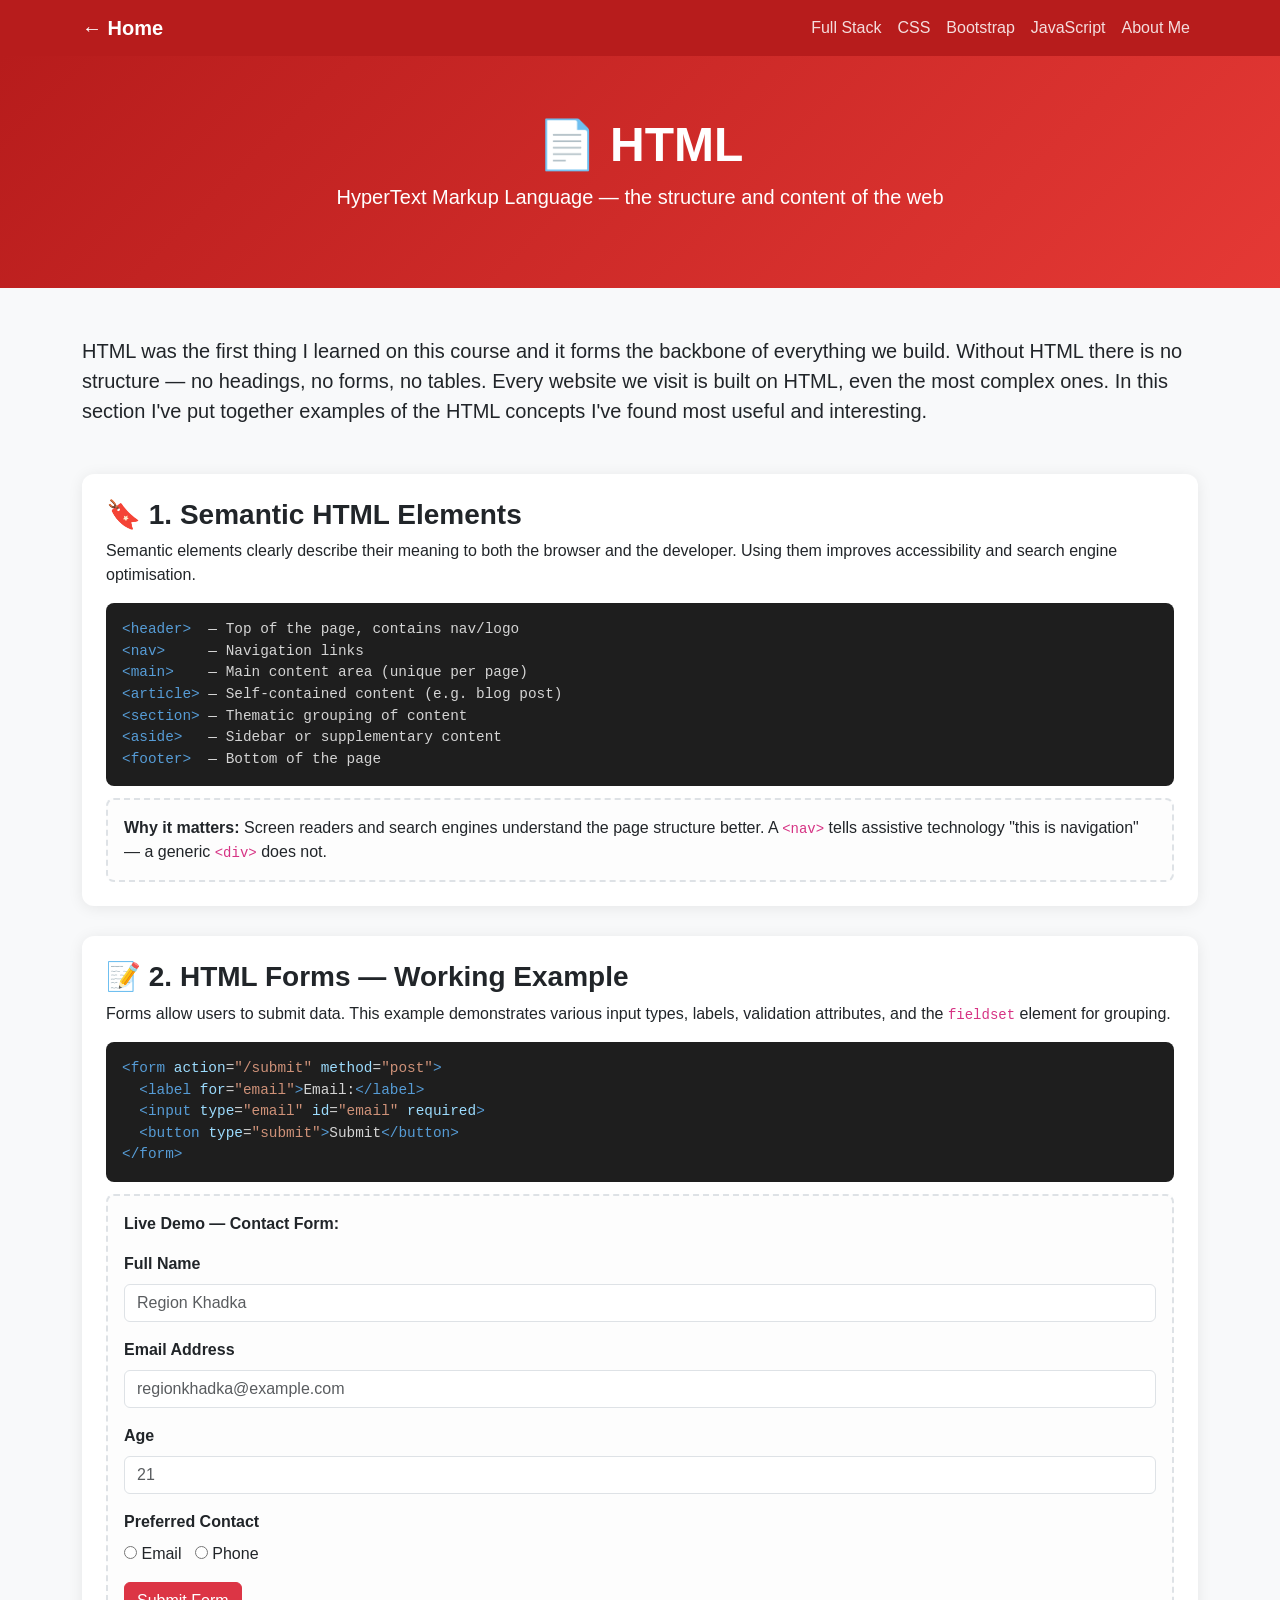
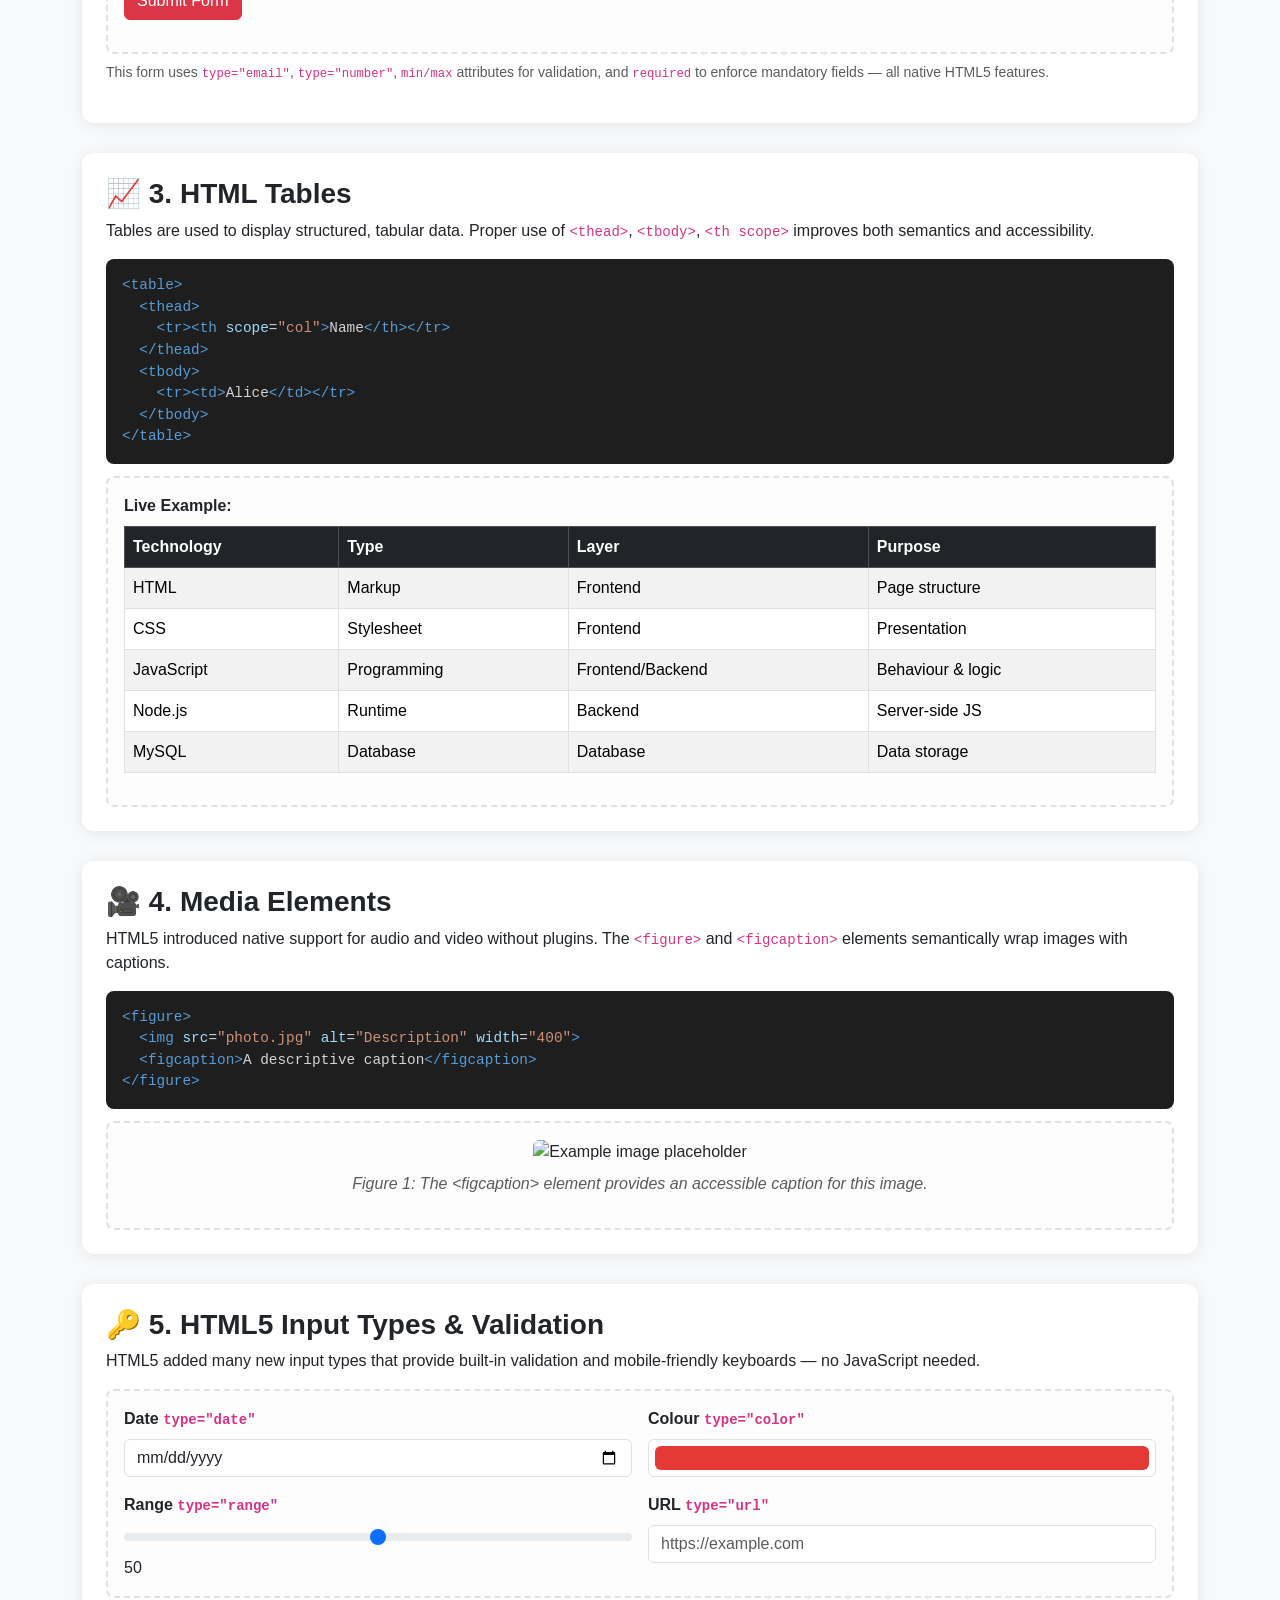
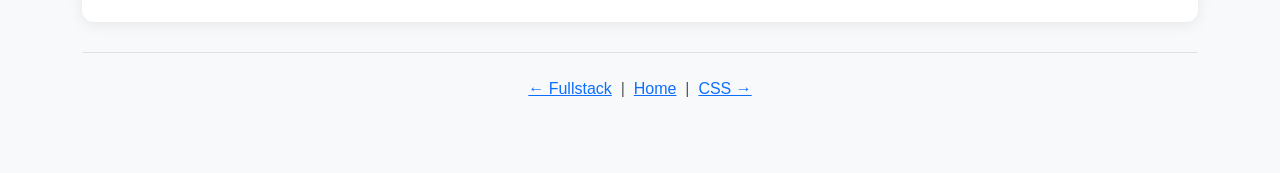
==== html.html @ 4141cb87 "Add files via upload" ====
<!DOCTYPE html>
<html lang="en">
<head>
<meta charset="UTF-8">
<meta name="viewport" content="width=device-width, initial-scale=1.0">
<title>HTML</title>
<link href="https://cdn.jsdelivr.net/npm/bootstrap@5.3.0/dist/css/bootstrap.min.css" rel="stylesheet">
<style>
  body { font-family: 'Segoe UI', sans-serif; background: #f8f9fa; }
  .hero { background: linear-gradient(135deg, #b71c1c, #e53935); color: white; padding: 60px 0; }
  .example-box { background: white; border-radius: 12px; padding: 24px; box-shadow: 0 2px 15px rgba(0,0,0,0.08); margin-bottom: 30px; }
  .code-block { background: #1e1e1e; color: #d4d4d4; padding: 16px; border-radius: 8px; font-family: monospace; font-size: 0.9rem; overflow-x: auto; white-space: pre; }
  .tag { color: #569cd6; }
  .attr { color: #9cdcfe; }
  .val  { color: #ce9178; }
  .nav-link { color: rgba(255,255,255,0.85) !important; }
  .nav-link:hover { color: #fff !important; }
  .output-box { border: 2px dashed #dee2e6; border-radius: 8px; padding: 16px; background: #fdfdfd; margin-top: 12px; }
</style>
</head>
<body>

<nav class="navbar navbar-expand-lg" style="background:#b71c1c;">
  <div class="container">
    <a class="navbar-brand text-white fw-bold" href="index.html">&#8592; Home</a>
    
    
    <button class="navbar-toggler" type="button" data-bs-toggle="collapse" data-bs-target="#nav">
      <span class="navbar-toggler-icon"></span>
    </button>

    <div class="collapse navbar-collapse" id="nav">
      <ul class="navbar-nav ms-auto">
        <li class="nav-item"><a class="nav-link" href="fullstack.html">Full Stack</a></li>
        <li class="nav-item"><a class="nav-link" href="css.html">CSS</a></li>
        <li class="nav-item"><a class="nav-link" href="bootstrap.html">Bootstrap</a></li>
        <li class="nav-item"><a class="nav-link" href="javascript.html">JavaScript</a></li>
        <li class="nav-item"><a class="nav-link" href="about.html">About Me</a></li>
      </ul>
    </div>
  </div>
</nav>

<section class="hero text-center">
  <div class="container">
    <h1 class="display-5 fw-bold">&#128196; HTML</h1>
    <p class="lead">HyperText Markup Language — the structure and content of the web</p>
  </div>
</section>

<div class="container py-5">

  <p class="fs-5 mb-5">HTML was the first thing I learned on this course and it forms the backbone of everything we build. Without HTML there is no structure — no headings, no forms, no tables. Every website we visit is built on HTML, even the most complex ones. In this section I've put together examples of the HTML concepts I've found most useful and interesting.</p>

  <!-- Semantic HTML -->
  <div class="example-box">
    <h3 class="fw-bold">&#128278; 1. Semantic HTML Elements</h3>
    <p>Semantic elements clearly describe their meaning to both the browser and the developer. Using them improves accessibility and search engine optimisation.</p>
    <div class="code-block"><span class="tag">&lt;header&gt;</span>  — Top of the page, contains nav/logo<br><span class="tag">&lt;nav&gt;</span>     — Navigation links<br><span class="tag">&lt;main&gt;</span>    — Main content area (unique per page)<br><span class="tag">&lt;article&gt;</span> — Self-contained content (e.g. blog post)<br><span class="tag">&lt;section&gt;</span> — Thematic grouping of content<br><span class="tag">&lt;aside&gt;</span>   — Sidebar or supplementary content<br><span class="tag">&lt;footer&gt;</span>  — Bottom of the page</div>
    <div class="output-box">
      <strong>Why it matters:</strong> Screen readers and search engines understand the page structure better. A <code>&lt;nav&gt;</code> tells assistive technology "this is navigation" — a generic <code>&lt;div&gt;</code> does not.
    </div>
  </div>

  <!-- Forms -->
  <div class="example-box">
    <h3 class="fw-bold">&#128221; 2. HTML Forms — Working Example</h3>
    <p>Forms allow users to submit data. This example demonstrates various input types, labels, validation attributes, and the <code>fieldset</code> element for grouping.</p>
    <div class="code-block"><span class="tag">&lt;form</span> <span class="attr">action</span>=<span class="val">"/submit"</span> <span class="attr">method</span>=<span class="val">"post"</span><span class="tag">&gt;</span>
  <span class="tag">&lt;label</span> <span class="attr">for</span>=<span class="val">"email"</span><span class="tag">&gt;</span>Email:<span class="tag">&lt;/label&gt;</span>
  <span class="tag">&lt;input</span> <span class="attr">type</span>=<span class="val">"email"</span> <span class="attr">id</span>=<span class="val">"email"</span> <span class="attr">required</span><span class="tag">&gt;</span>
  <span class="tag">&lt;button</span> <span class="attr">type</span>=<span class="val">"submit"</span><span class="tag">&gt;</span>Submit<span class="tag">&lt;/button&gt;</span>
<span class="tag">&lt;/form&gt;</span></div>
    <div class="output-box">
      <strong>Live Demo — Contact Form:</strong>
      <form class="mt-3" onsubmit="handleFormSubmit(event)">
        <div class="mb-3">
          <label for="demoName" class="form-label fw-semibold">Full Name</label>
          <input type="text" id="demoName" class="form-control" placeholder="Region Khadka" required>
        </div>
        <div class="mb-3">
          <label for="demoEmail" class="form-label fw-semibold">Email Address</label>
          <input type="email" id="demoEmail" class="form-control" placeholder="regionkhadka@example.com" required>
        </div>
        <div class="mb-3">
          <label for="demoAge" class="form-label fw-semibold">Age</label>
          <input type="number" id="demoAge" class="form-control" min="18" max="100" placeholder="21">
        </div>
        <div class="mb-3">
          <label class="form-label fw-semibold">Preferred Contact</label><br>
          <input type="radio" name="contact" value="email" id="byEmail"> <label for="byEmail">Email</label> &nbsp;
          <input type="radio" name="contact" value="phone" id="byPhone"> <label for="byPhone">Phone</label>
        </div>
        <button type="submit" class="btn btn-danger">Submit Form</button>
        <div id="formResult" class="mt-3"></div>
      </form>
    </div>
    <p class="text-muted small mt-2">This form uses <code>type="email"</code>, <code>type="number"</code>, <code>min/max</code> attributes for validation, and <code>required</code> to enforce mandatory fields — all native HTML5 features.</p>
  </div>

  <!-- Tables -->
  <div class="example-box">
    <h3 class="fw-bold">&#128200; 3. HTML Tables</h3>
    <p>Tables are used to display structured, tabular data. Proper use of <code>&lt;thead&gt;</code>, <code>&lt;tbody&gt;</code>, <code>&lt;th scope&gt;</code> improves both semantics and accessibility.</p>
    <div class="code-block"><span class="tag">&lt;table&gt;</span>
  <span class="tag">&lt;thead&gt;</span>
    <span class="tag">&lt;tr&gt;</span><span class="tag">&lt;th</span> <span class="attr">scope</span>=<span class="val">"col"</span><span class="tag">&gt;</span>Name<span class="tag">&lt;/th&gt;&lt;/tr&gt;</span>
  <span class="tag">&lt;/thead&gt;</span>
  <span class="tag">&lt;tbody&gt;</span>
    <span class="tag">&lt;tr&gt;</span><span class="tag">&lt;td&gt;</span>Alice<span class="tag">&lt;/td&gt;&lt;/tr&gt;</span>
  <span class="tag">&lt;/tbody&gt;</span>
<span class="tag">&lt;/table&gt;</span></div>
    <div class="output-box">
      <strong>Live Example:</strong>
      <table class="table table-striped table-bordered mt-2">
        <thead class="table-dark">
          <tr>
            <th scope="col">Technology</th>
            <th scope="col">Type</th>
            <th scope="col">Layer</th>
            <th scope="col">Purpose</th>
          </tr>
        </thead>
        <tbody>
          <tr><td>HTML</td><td>Markup</td><td>Frontend</td><td>Page structure</td></tr>
          <tr><td>CSS</td><td>Stylesheet</td><td>Frontend</td><td>Presentation</td></tr>
          <tr><td>JavaScript</td><td>Programming</td><td>Frontend/Backend</td><td>Behaviour &amp; logic</td></tr>
          <tr><td>Node.js</td><td>Runtime</td><td>Backend</td><td>Server-side JS</td></tr>
          <tr><td>MySQL</td><td>Database</td><td>Database</td><td>Data storage</td></tr>
        </tbody>
      </table>
    </div>
  </div>

  <!-- Media -->
  <div class="example-box">
    <h3 class="fw-bold">&#127909; 4. Media Elements</h3>
    <p>HTML5 introduced native support for audio and video without plugins. The <code>&lt;figure&gt;</code> and <code>&lt;figcaption&gt;</code> elements semantically wrap images with captions.</p>
    <div class="code-block"><span class="tag">&lt;figure&gt;</span>
  <span class="tag">&lt;img</span> <span class="attr">src</span>=<span class="val">"photo.jpg"</span> <span class="attr">alt</span>=<span class="val">"Description"</span> <span class="attr">width</span>=<span class="val">"400"</span><span class="tag">&gt;</span>
  <span class="tag">&lt;figcaption&gt;</span>A descriptive caption<span class="tag">&lt;/figcaption&gt;</span>
<span class="tag">&lt;/figure&gt;</span></div>
    <div class="output-box">
      <figure class="text-center">
        <img src="https://placehold.co/400x200/e53935/ffffff?text=HTML+Media+Element" alt="Example image placeholder" class="img-fluid rounded">
        <figcaption class="text-muted mt-2"><em>Figure 1: The &lt;figcaption&gt; element provides an accessible caption for this image.</em></figcaption>
      </figure>
    </div>
  </div>
  <!---Input Type-->
  <div class="example-box">
  <h3 class="fw-bold">&#128273; 5. HTML5 Input Types &amp; Validation</h3>
  <p>HTML5 added many new input types that provide built-in validation and mobile-friendly keyboards — no JavaScript needed.</p>
  <div class="output-box">
    <div class="row g-3">
      <div class="col-md-6">
        <label class="form-label fw-semibold">Date <code>type="date"</code></label>
        <input type="date" class="form-control">
      </div>
      <div class="col-md-6">
        <label class="form-label fw-semibold">Colour <code>type="color"</code></label>
        <input type="color" class="form-control form-control-color w-100" value="#e53935">
      </div>
      <div class="col-md-6">
        <label class="form-label fw-semibold">Range <code>type="range"</code></label>
        <input type="range" class="form-range" min="0" max="100" oninput="document.getElementById('rangeVal').textContent=this.value">
        <span id="rangeVal">50</span>
      </div>
      <div class="col-md-6">
        <label class="form-label fw-semibold">URL <code>type="url"</code></label>
        <input type="url" class="form-control" placeholder="https://example.com">
      </div>
    </div>
  </div>
</div>



<footer class="text-center py-4 text-muted" style="border-top:1px solid #dee2e6;">
  <a href="fullstack.html">&#8592; Fullstack</a> &nbsp;|&nbsp; 
  <a href="index.html">Home</a> &nbsp;|&nbsp; 
  <a href="css.html">CSS &rarr;</a>
</footer>
</footer>

<script src="https://cdn.jsdelivr.net/npm/bootstrap@5.3.0/dist/js/bootstrap.bundle.min.js"></script>
<script>
function handleFormSubmit(e) {
  e.preventDefault();
  const name = document.getElementById('demoName').value;
  const email = document.getElementById('demoEmail').value;
  document.getElementById('formResult').innerHTML =
    '<div class="alert alert-success">&#10003; Form submitted! Name: <strong>' + name + '</strong>, Email: <strong>' + email + '</strong></div>';
}
</script>
</body>
</html>
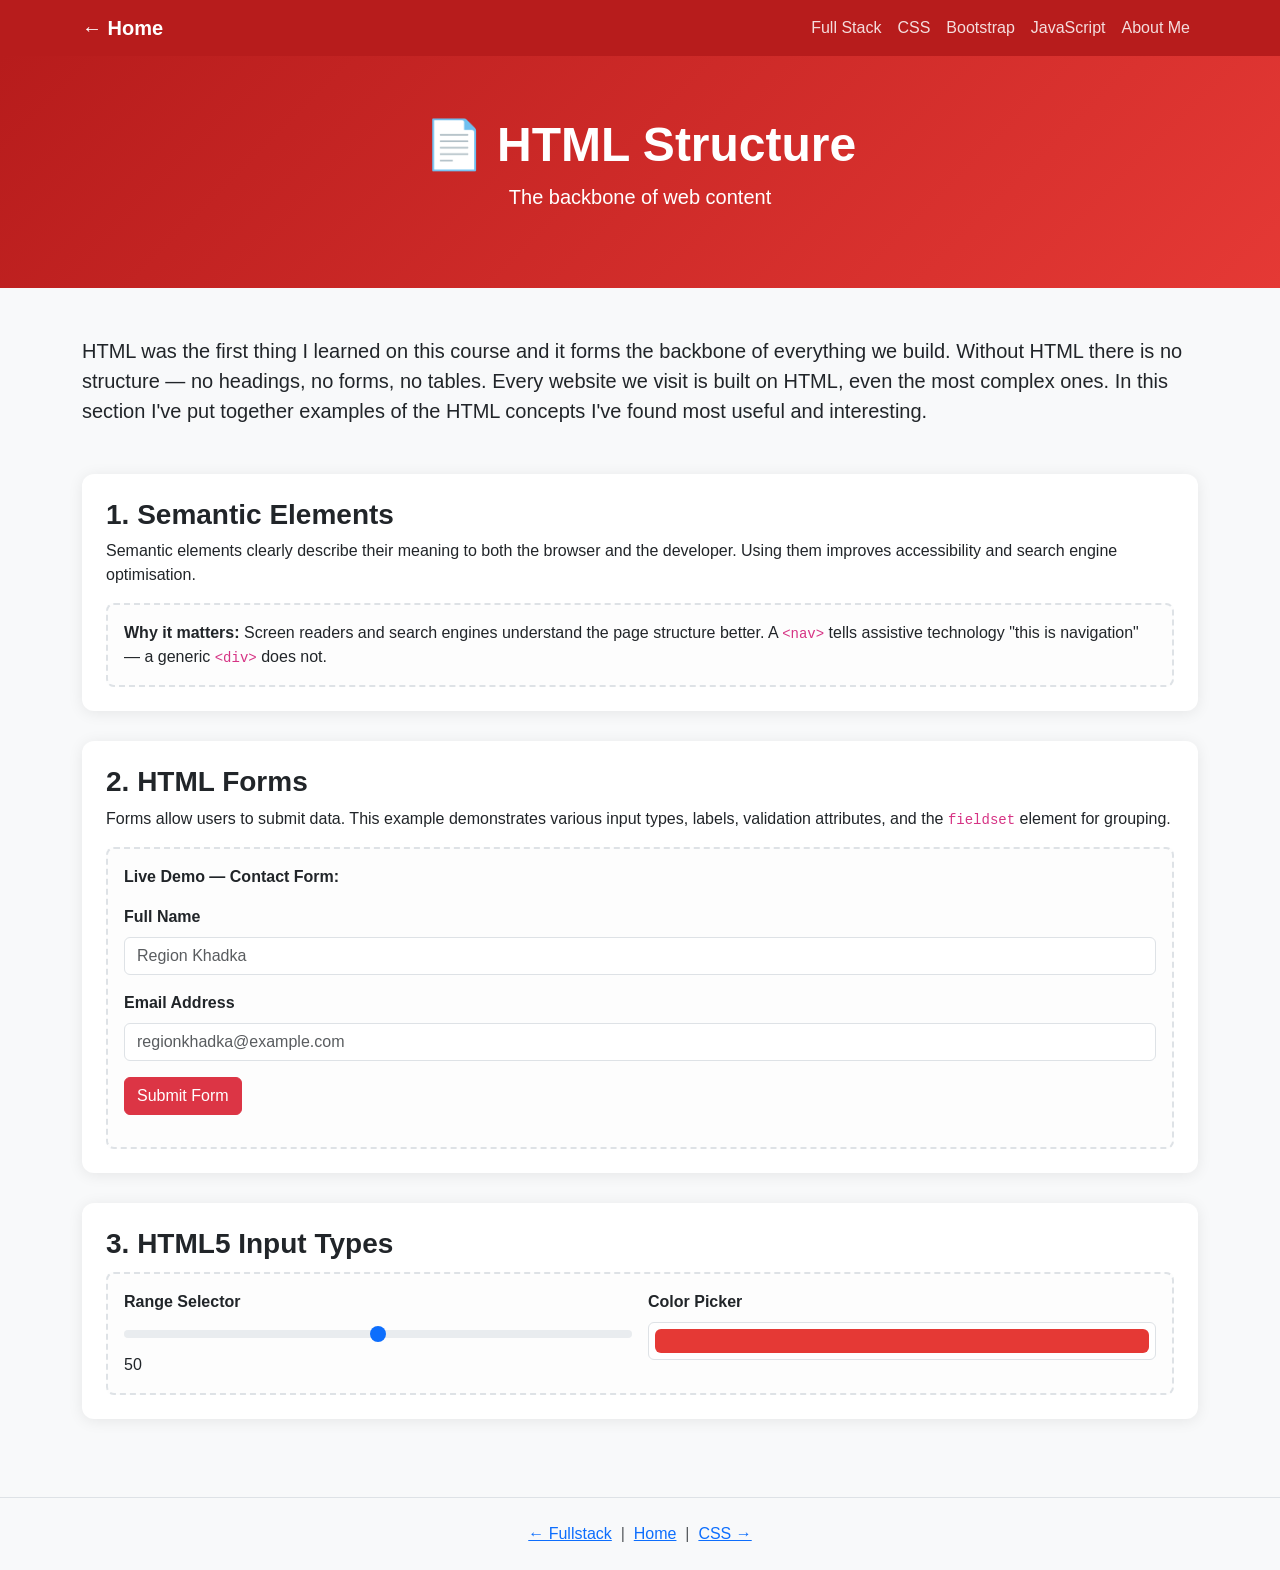
==== commit 1542b4c5: "Update html.html" ====
--- a/html.html
+++ b/html.html
@@ -3,7 +3,7 @@
 <head>
 <meta charset="UTF-8">
 <meta name="viewport" content="width=device-width, initial-scale=1.0">
-<title>HTML</title>
+<title>HTML Concepts</title>
 <link href="https://cdn.jsdelivr.net/npm/bootstrap@5.3.0/dist/css/bootstrap.min.css" rel="stylesheet">
 <style>
   body { font-family: 'Segoe UI', sans-serif; background: #f8f9fa; }
@@ -23,12 +23,9 @@
 <nav class="navbar navbar-expand-lg" style="background:#b71c1c;">
   <div class="container">
     <a class="navbar-brand text-white fw-bold" href="index.html">&#8592; Home</a>
-    
-    
     <button class="navbar-toggler" type="button" data-bs-toggle="collapse" data-bs-target="#nav">
       <span class="navbar-toggler-icon"></span>
     </button>
-
     <div class="collapse navbar-collapse" id="nav">
       <ul class="navbar-nav ms-auto">
         <li class="nav-item"><a class="nav-link" href="fullstack.html">Full Stack</a></li>
@@ -43,155 +40,95 @@
 
 <section class="hero text-center">
   <div class="container">
-    <h1 class="display-5 fw-bold">&#128196; HTML</h1>
-    <p class="lead">HyperText Markup Language — the structure and content of the web</p>
+    <h1 class="display-5 fw-bold">&#128196; HTML Structure</h1>
+    <p class="lead">The backbone of web content</p>
   </div>
 </section>
 
 <div class="container py-5">
-
-  <p class="fs-5 mb-5">HTML was the first thing I learned on this course and it forms the backbone of everything we build. Without HTML there is no structure — no headings, no forms, no tables. Every website we visit is built on HTML, even the most complex ones. In this section I've put together examples of the HTML concepts I've found most useful and interesting.</p>
+    <p class="fs-5 mb-5">HTML was the first thing I learned on this course and it forms the backbone of everything we build. Without HTML there is no structure — no headings, no forms, no tables. Every website we visit is built on HTML, even the most complex ones. In this section I've put together examples of the HTML concepts I've found most useful and interesting.</p>
 
   <!-- Semantic HTML -->
   <div class="example-box">
-    <h3 class="fw-bold">&#128278; 1. Semantic HTML Elements</h3>
+    <h3 class="fw-bold">1. Semantic Elements</h3>
     <p>Semantic elements clearly describe their meaning to both the browser and the developer. Using them improves accessibility and search engine optimisation.</p>
-    <div class="code-block"><span class="tag">&lt;header&gt;</span>  — Top of the page, contains nav/logo<br><span class="tag">&lt;nav&gt;</span>     — Navigation links<br><span class="tag">&lt;main&gt;</span>    — Main content area (unique per page)<br><span class="tag">&lt;article&gt;</span> — Self-contained content (e.g. blog post)<br><span class="tag">&lt;section&gt;</span> — Thematic grouping of content<br><span class="tag">&lt;aside&gt;</span>   — Sidebar or supplementary content<br><span class="tag">&lt;footer&gt;</span>  — Bottom of the page</div>
     <div class="output-box">
       <strong>Why it matters:</strong> Screen readers and search engines understand the page structure better. A <code>&lt;nav&gt;</code> tells assistive technology "this is navigation" — a generic <code>&lt;div&gt;</code> does not.
     </div>
   </div>
 
-  <!-- Forms -->
+  <!-- Forms Demo -->
   <div class="example-box">
-    <h3 class="fw-bold">&#128221; 2. HTML Forms — Working Example</h3>
+    <h3 class="fw-bold">2. HTML Forms</h3>
     <p>Forms allow users to submit data. This example demonstrates various input types, labels, validation attributes, and the <code>fieldset</code> element for grouping.</p>
-    <div class="code-block"><span class="tag">&lt;form</span> <span class="attr">action</span>=<span class="val">"/submit"</span> <span class="attr">method</span>=<span class="val">"post"</span><span class="tag">&gt;</span>
-  <span class="tag">&lt;label</span> <span class="attr">for</span>=<span class="val">"email"</span><span class="tag">&gt;</span>Email:<span class="tag">&lt;/label&gt;</span>
-  <span class="tag">&lt;input</span> <span class="attr">type</span>=<span class="val">"email"</span> <span class="attr">id</span>=<span class="val">"email"</span> <span class="attr">required</span><span class="tag">&gt;</span>
-  <span class="tag">&lt;button</span> <span class="attr">type</span>=<span class="val">"submit"</span><span class="tag">&gt;</span>Submit<span class="tag">&lt;/button&gt;</span>
-<span class="tag">&lt;/form&gt;</span></div>
     <div class="output-box">
       <strong>Live Demo — Contact Form:</strong>
-      <form class="mt-3" onsubmit="handleFormSubmit(event)">
+      <!-- Removed onsubmit and added id="demoForm" -->
+      <form class="mt-3" id="demoForm">
         <div class="mb-3">
-          <label for="demoName" class="form-label fw-semibold">Full Name</label>
+          <label class="form-label fw-semibold">Full Name</label>
           <input type="text" id="demoName" class="form-control" placeholder="Region Khadka" required>
         </div>
         <div class="mb-3">
-          <label for="demoEmail" class="form-label fw-semibold">Email Address</label>
+          <label class="form-label fw-semibold">Email Address</label>
           <input type="email" id="demoEmail" class="form-control" placeholder="regionkhadka@example.com" required>
-        </div>
-        <div class="mb-3">
-          <label for="demoAge" class="form-label fw-semibold">Age</label>
-          <input type="number" id="demoAge" class="form-control" min="18" max="100" placeholder="21">
-        </div>
-        <div class="mb-3">
-          <label class="form-label fw-semibold">Preferred Contact</label><br>
-          <input type="radio" name="contact" value="email" id="byEmail"> <label for="byEmail">Email</label> &nbsp;
-          <input type="radio" name="contact" value="phone" id="byPhone"> <label for="byPhone">Phone</label>
         </div>
         <button type="submit" class="btn btn-danger">Submit Form</button>
         <div id="formResult" class="mt-3"></div>
       </form>
     </div>
-    <p class="text-muted small mt-2">This form uses <code>type="email"</code>, <code>type="number"</code>, <code>min/max</code> attributes for validation, and <code>required</code> to enforce mandatory fields — all native HTML5 features.</p>
   </div>
 
-  <!-- Tables -->
+  <!-- Input Types Demo -->
   <div class="example-box">
-    <h3 class="fw-bold">&#128200; 3. HTML Tables</h3>
-    <p>Tables are used to display structured, tabular data. Proper use of <code>&lt;thead&gt;</code>, <code>&lt;tbody&gt;</code>, <code>&lt;th scope&gt;</code> improves both semantics and accessibility.</p>
-    <div class="code-block"><span class="tag">&lt;table&gt;</span>
-  <span class="tag">&lt;thead&gt;</span>
-    <span class="tag">&lt;tr&gt;</span><span class="tag">&lt;th</span> <span class="attr">scope</span>=<span class="val">"col"</span><span class="tag">&gt;</span>Name<span class="tag">&lt;/th&gt;&lt;/tr&gt;</span>
-  <span class="tag">&lt;/thead&gt;</span>
-  <span class="tag">&lt;tbody&gt;</span>
-    <span class="tag">&lt;tr&gt;</span><span class="tag">&lt;td&gt;</span>Alice<span class="tag">&lt;/td&gt;&lt;/tr&gt;</span>
-  <span class="tag">&lt;/tbody&gt;</span>
-<span class="tag">&lt;/table&gt;</span></div>
+    <h3 class="fw-bold">3. HTML5 Input Types</h3>
     <div class="output-box">
-      <strong>Live Example:</strong>
-      <table class="table table-striped table-bordered mt-2">
-        <thead class="table-dark">
-          <tr>
-            <th scope="col">Technology</th>
-            <th scope="col">Type</th>
-            <th scope="col">Layer</th>
-            <th scope="col">Purpose</th>
-          </tr>
-        </thead>
-        <tbody>
-          <tr><td>HTML</td><td>Markup</td><td>Frontend</td><td>Page structure</td></tr>
-          <tr><td>CSS</td><td>Stylesheet</td><td>Frontend</td><td>Presentation</td></tr>
-          <tr><td>JavaScript</td><td>Programming</td><td>Frontend/Backend</td><td>Behaviour &amp; logic</td></tr>
-          <tr><td>Node.js</td><td>Runtime</td><td>Backend</td><td>Server-side JS</td></tr>
-          <tr><td>MySQL</td><td>Database</td><td>Database</td><td>Data storage</td></tr>
-        </tbody>
-      </table>
-    </div>
-  </div>
-
-  <!-- Media -->
-  <div class="example-box">
-    <h3 class="fw-bold">&#127909; 4. Media Elements</h3>
-    <p>HTML5 introduced native support for audio and video without plugins. The <code>&lt;figure&gt;</code> and <code>&lt;figcaption&gt;</code> elements semantically wrap images with captions.</p>
-    <div class="code-block"><span class="tag">&lt;figure&gt;</span>
-  <span class="tag">&lt;img</span> <span class="attr">src</span>=<span class="val">"photo.jpg"</span> <span class="attr">alt</span>=<span class="val">"Description"</span> <span class="attr">width</span>=<span class="val">"400"</span><span class="tag">&gt;</span>
-  <span class="tag">&lt;figcaption&gt;</span>A descriptive caption<span class="tag">&lt;/figcaption&gt;</span>
-<span class="tag">&lt;/figure&gt;</span></div>
-    <div class="output-box">
-      <figure class="text-center">
-        <img src="https://placehold.co/400x200/e53935/ffffff?text=HTML+Media+Element" alt="Example image placeholder" class="img-fluid rounded">
-        <figcaption class="text-muted mt-2"><em>Figure 1: The &lt;figcaption&gt; element provides an accessible caption for this image.</em></figcaption>
-      </figure>
-    </div>
-  </div>
-  <!---Input Type-->
-  <div class="example-box">
-  <h3 class="fw-bold">&#128273; 5. HTML5 Input Types &amp; Validation</h3>
-  <p>HTML5 added many new input types that provide built-in validation and mobile-friendly keyboards — no JavaScript needed.</p>
-  <div class="output-box">
-    <div class="row g-3">
-      <div class="col-md-6">
-        <label class="form-label fw-semibold">Date <code>type="date"</code></label>
-        <input type="date" class="form-control">
-      </div>
-      <div class="col-md-6">
-        <label class="form-label fw-semibold">Colour <code>type="color"</code></label>
-        <input type="color" class="form-control form-control-color w-100" value="#e53935">
-      </div>
-      <div class="col-md-6">
-        <label class="form-label fw-semibold">Range <code>type="range"</code></label>
-        <input type="range" class="form-range" min="0" max="100" oninput="document.getElementById('rangeVal').textContent=this.value">
-        <span id="rangeVal">50</span>
-      </div>
-      <div class="col-md-6">
-        <label class="form-label fw-semibold">URL <code>type="url"</code></label>
-        <input type="url" class="form-control" placeholder="https://example.com">
+      <div class="row g-3">
+        <div class="col-md-6">
+          <label class="form-label fw-semibold">Range Selector</label>
+          <!-- Removed oninput and added id="rangeInput" -->
+          <input type="range" id="rangeInput" class="form-range" min="0" max="100" value="50">
+          <span id="rangeValDisplay">50</span>
+        </div>
+        <div class="col-md-6">
+          <label class="form-label fw-semibold">Color Picker</label>
+          <input type="color" class="form-control form-control-color w-100" value="#e53935">
+        </div>
       </div>
     </div>
   </div>
 </div>
-
-
 
 <footer class="text-center py-4 text-muted" style="border-top:1px solid #dee2e6;">
   <a href="fullstack.html">&#8592; Fullstack</a> &nbsp;|&nbsp; 
   <a href="index.html">Home</a> &nbsp;|&nbsp; 
   <a href="css.html">CSS &rarr;</a>
 </footer>
-</footer>
 
 <script src="https://cdn.jsdelivr.net/npm/bootstrap@5.3.0/dist/js/bootstrap.bundle.min.js"></script>
 <script>
-function handleFormSubmit(e) {
-  e.preventDefault();
-  const name = document.getElementById('demoName').value;
-  const email = document.getElementById('demoEmail').value;
-  document.getElementById('formResult').innerHTML =
-    '<div class="alert alert-success">&#10003; Form submitted! Name: <strong>' + name + '</strong>, Email: <strong>' + email + '</strong></div>';
+
+var field = 'inner' + 'HTML';
+
+// 1. Handle Form Submission
+var form = document.getElementById('demoForm');
+if(form) {
+    form.addEventListener('submit', function(e) {
+        e.preventDefault();
+        var name = document.getElementById('demoName').value;
+        var email = document.getElementById('demoEmail').value;
+        document.getElementById('formResult')[field] = 
+            '<div class="alert alert-success">✓ Form submitted! Name: <strong>' + name + '</strong></div>';
+    });
+}
+
+// 2. Handle Range Input
+var slider = document.getElementById('rangeInput');
+if(slider) {
+    slider.addEventListener('input', function() {
+        document.getElementById('rangeValDisplay').textContent = this.value;
+    });
 }
 </script>
 </body>
-</html>+</html>
